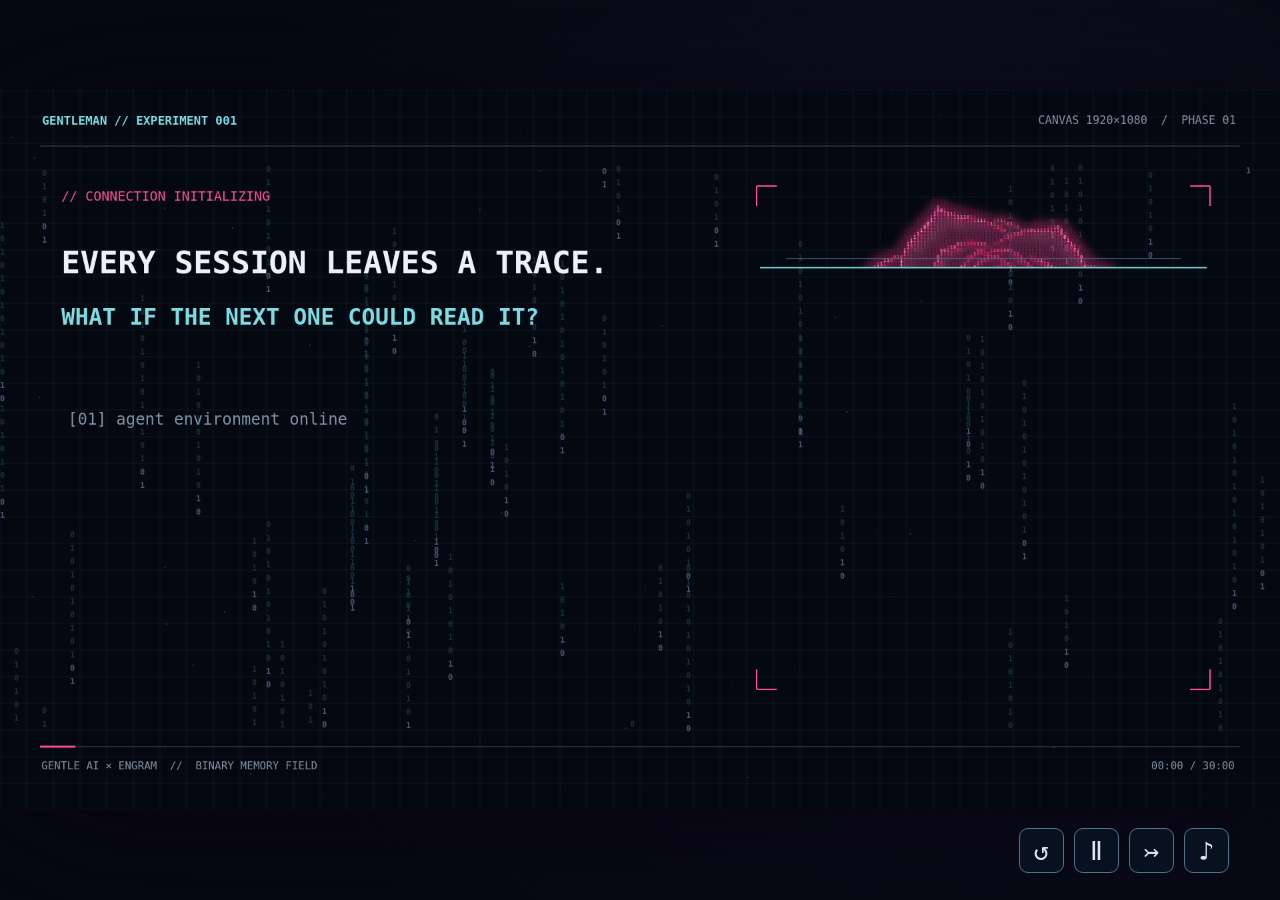
==== index.html @ 9badb8f0 "Add editable Gentle AI and Engram binary canvas with upbeat soundtrack" ====
<!doctype html>
<html lang="en">
<head>
  <meta charset="utf-8">
  <meta name="viewport" content="width=device-width,initial-scale=1">
  <meta name="theme-color" content="#040810">
  <title>Gentle AI × Engram — Binary Memory Field</title>
  <link rel="stylesheet" href="style.css">
</head>
<body>
  <main aria-label="Gentle AI and Engram animated concept">
    <canvas id="field" width="1920" height="1080" role="img" aria-label="A field of binary characters reconstructs the Gentle AI rose and Engram elephant across a thirty second story"></canvas>
    <div class="fallback" aria-hidden="true"><strong>GENTLE AI × ENGRAM</strong><span>Build with purpose. Remember what matters.</span></div>
    <nav class="controls" aria-label="Animation controls">
      <button id="replay" type="button" aria-label="Replay animation" title="Replay">↺</button>
      <button id="toggle" type="button" aria-label="Pause animation" title="Pause">Ⅱ</button>
      <button id="skip" type="button" aria-label="Go to final scene" title="Final scene">↣</button>
      <button id="sound" type="button" aria-label="Enable sound" title="Sound">♪</button>
    </nav>
  </main>
  <script src="script.js"></script>
</body>
</html>
---- style.css ----
:root{color-scheme:dark}*{box-sizing:border-box}html,body{margin:0;width:100%;height:100%;background:#040810;color:#edf0f7;font-family:ui-monospace,Consolas,monospace}body{overflow:hidden}main{position:relative;width:100vw;height:100dvh;display:grid;place-items:center;overflow:hidden;background:radial-gradient(circle at 72% 43%,#121225,#040810 70%)}canvas{display:block;width:min(100vw,177.7778dvh);height:min(56.25vw,100dvh);max-width:100%;max-height:100%;object-fit:contain;filter:drop-shadow(0 20px 80px #080311)}.controls{position:absolute;bottom:max(18px,3dvh);right:max(24px,4vw);z-index:2;display:flex;gap:10px}.controls button{width:45px;height:45px;border:1px solid #52718a;background:#081320df;border-radius:9px;color:#dfe4ed;font:26px/1 monospace;cursor:pointer}.controls button:hover,.controls button:focus-visible{border-color:#ff4b96;background:#281322;outline:2px solid transparent}.fallback{position:absolute;left:8%;bottom:8%;display:none;flex-direction:column;gap:10px}.fallback strong{font-size:clamp(20px,4vw,50px)}.fallback span{color:#ff73ad}@media(max-width:700px){.controls{bottom:15px;right:15px}.controls button{width:38px;height:38px;font-size:22px}}
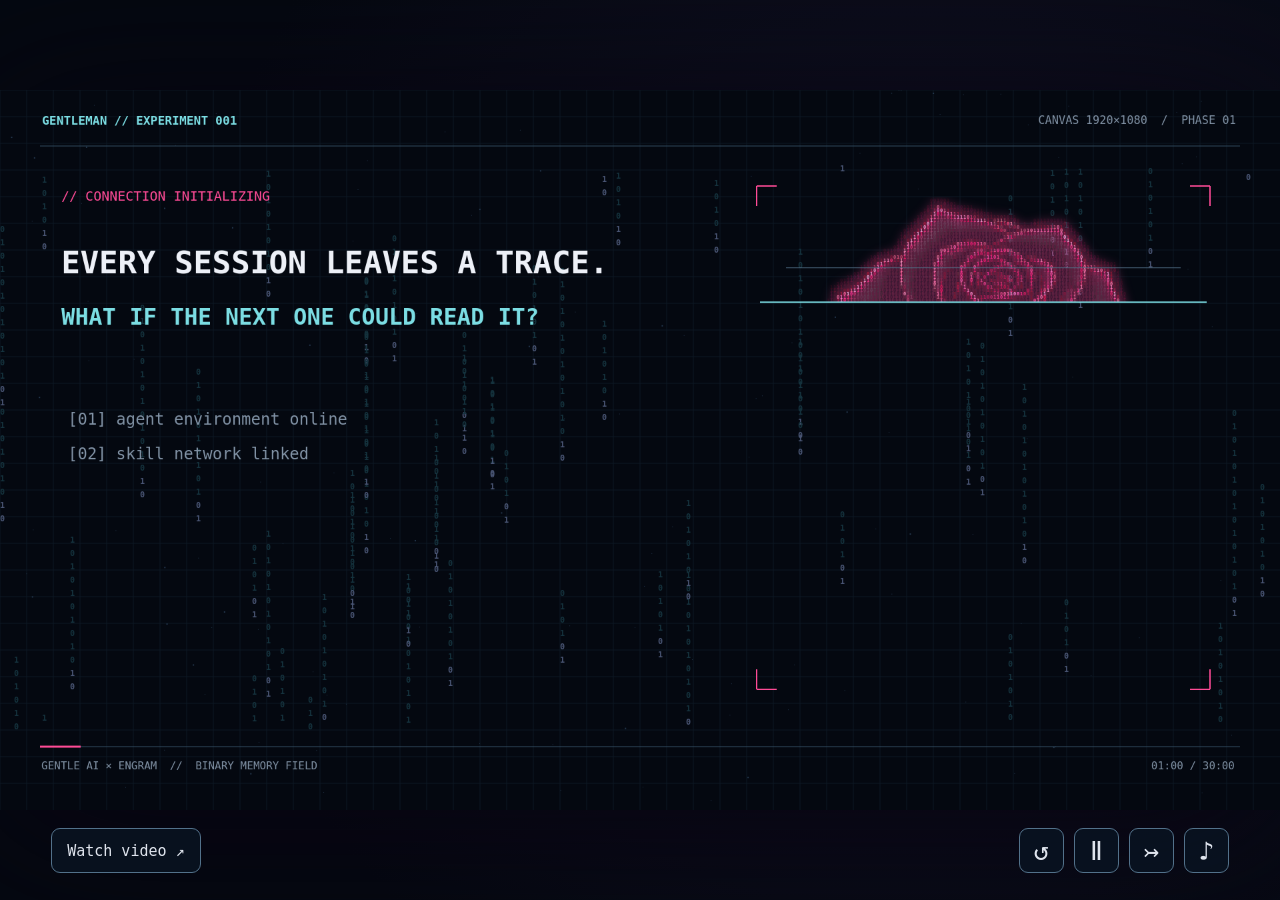
==== commit 5f436569: "Sync Canvas effects and add mobile preview with poster" ====
--- a/index.html
+++ b/index.html
@@ -9,8 +9,10 @@
 </head>
 <body>
   <main aria-label="Gentle AI and Engram animated concept">
+    <img class="hero-poster" src="assets/poster.jpg" alt="Binary rose and elephant connected in the Gentle AI and Engram animation">
     <canvas id="field" width="1920" height="1080" role="img" aria-label="A field of binary characters reconstructs the Gentle AI rose and Engram elephant across a thirty second story"></canvas>
     <div class="fallback" aria-hidden="true"><strong>GENTLE AI × ENGRAM</strong><span>Build with purpose. Remember what matters.</span></div>
+    <a class="preview-link" href="assets/preview-mobile.mp4" aria-label="Watch the 30-second video preview">Watch video ↗</a>
     <nav class="controls" aria-label="Animation controls">
       <button id="replay" type="button" aria-label="Replay animation" title="Replay">↺</button>
       <button id="toggle" type="button" aria-label="Pause animation" title="Pause">Ⅱ</button>
--- a/style.css
+++ b/style.css
@@ -1 +1 @@
-:root{color-scheme:dark}*{box-sizing:border-box}html,body{margin:0;width:100%;height:100%;background:#040810;color:#edf0f7;font-family:ui-monospace,Consolas,monospace}body{overflow:hidden}main{position:relative;width:100vw;height:100dvh;display:grid;place-items:center;overflow:hidden;background:radial-gradient(circle at 72% 43%,#121225,#040810 70%)}canvas{display:block;width:min(100vw,177.7778dvh);height:min(56.25vw,100dvh);max-width:100%;max-height:100%;object-fit:contain;filter:drop-shadow(0 20px 80px #080311)}.controls{position:absolute;bottom:max(18px,3dvh);right:max(24px,4vw);z-index:2;display:flex;gap:10px}.controls button{width:45px;height:45px;border:1px solid #52718a;background:#081320df;border-radius:9px;color:#dfe4ed;font:26px/1 monospace;cursor:pointer}.controls button:hover,.controls button:focus-visible{border-color:#ff4b96;background:#281322;outline:2px solid transparent}.fallback{position:absolute;left:8%;bottom:8%;display:none;flex-direction:column;gap:10px}.fallback strong{font-size:clamp(20px,4vw,50px)}.fallback span{color:#ff73ad}@media(max-width:700px){.controls{bottom:15px;right:15px}.controls button{width:38px;height:38px;font-size:22px}}
+:root{color-scheme:dark}*{box-sizing:border-box}html,body{margin:0;width:100%;height:100%;background:#040810;color:#edf0f7;font-family:ui-monospace,Consolas,monospace}body{overflow:hidden}main{position:relative;width:100vw;height:100dvh;display:grid;place-items:center;overflow:hidden;background:radial-gradient(circle at 72% 43%,#121225,#040810 70%)}canvas,.hero-poster{display:block;width:min(100vw,177.7778dvh);height:min(56.25vw,100dvh);max-width:100%;max-height:100%;object-fit:contain;filter:drop-shadow(0 20px 80px #080311)}.hero-poster{position:absolute;inset:0;margin:auto;z-index:0}.ready .hero-poster{opacity:0}canvas{position:relative;z-index:1;visibility:hidden}.ready canvas{visibility:visible}.preview-link{position:absolute;z-index:2;left:max(24px,4vw);bottom:max(18px,3dvh);display:grid;place-items:center;min-height:45px;padding:0 15px;border:1px solid #52718a;border-radius:9px;background:#081320df;color:#dfe4ed;font-size:15px;text-decoration:none}.preview-link:hover,.preview-link:focus-visible{border-color:#ff4b96;background:#281322}.controls{position:absolute;bottom:max(18px,3dvh);right:max(24px,4vw);z-index:2;display:flex;gap:10px}.controls button{width:45px;height:45px;border:1px solid #52718a;background:#081320df;border-radius:9px;color:#dfe4ed;font:26px/1 monospace;cursor:pointer}.controls button:hover,.controls button:focus-visible{border-color:#ff4b96;background:#281322;outline:2px solid transparent}.fallback{position:absolute;left:8%;bottom:8%;display:none;flex-direction:column;gap:10px}.fallback strong{font-size:clamp(20px,4vw,50px)}.fallback span{color:#ff73ad}@media(max-width:700px){.controls{bottom:15px;right:15px}.controls button{width:38px;height:38px;font-size:22px}.preview-link{bottom:62px;min-height:35px;font-size:12px}}
